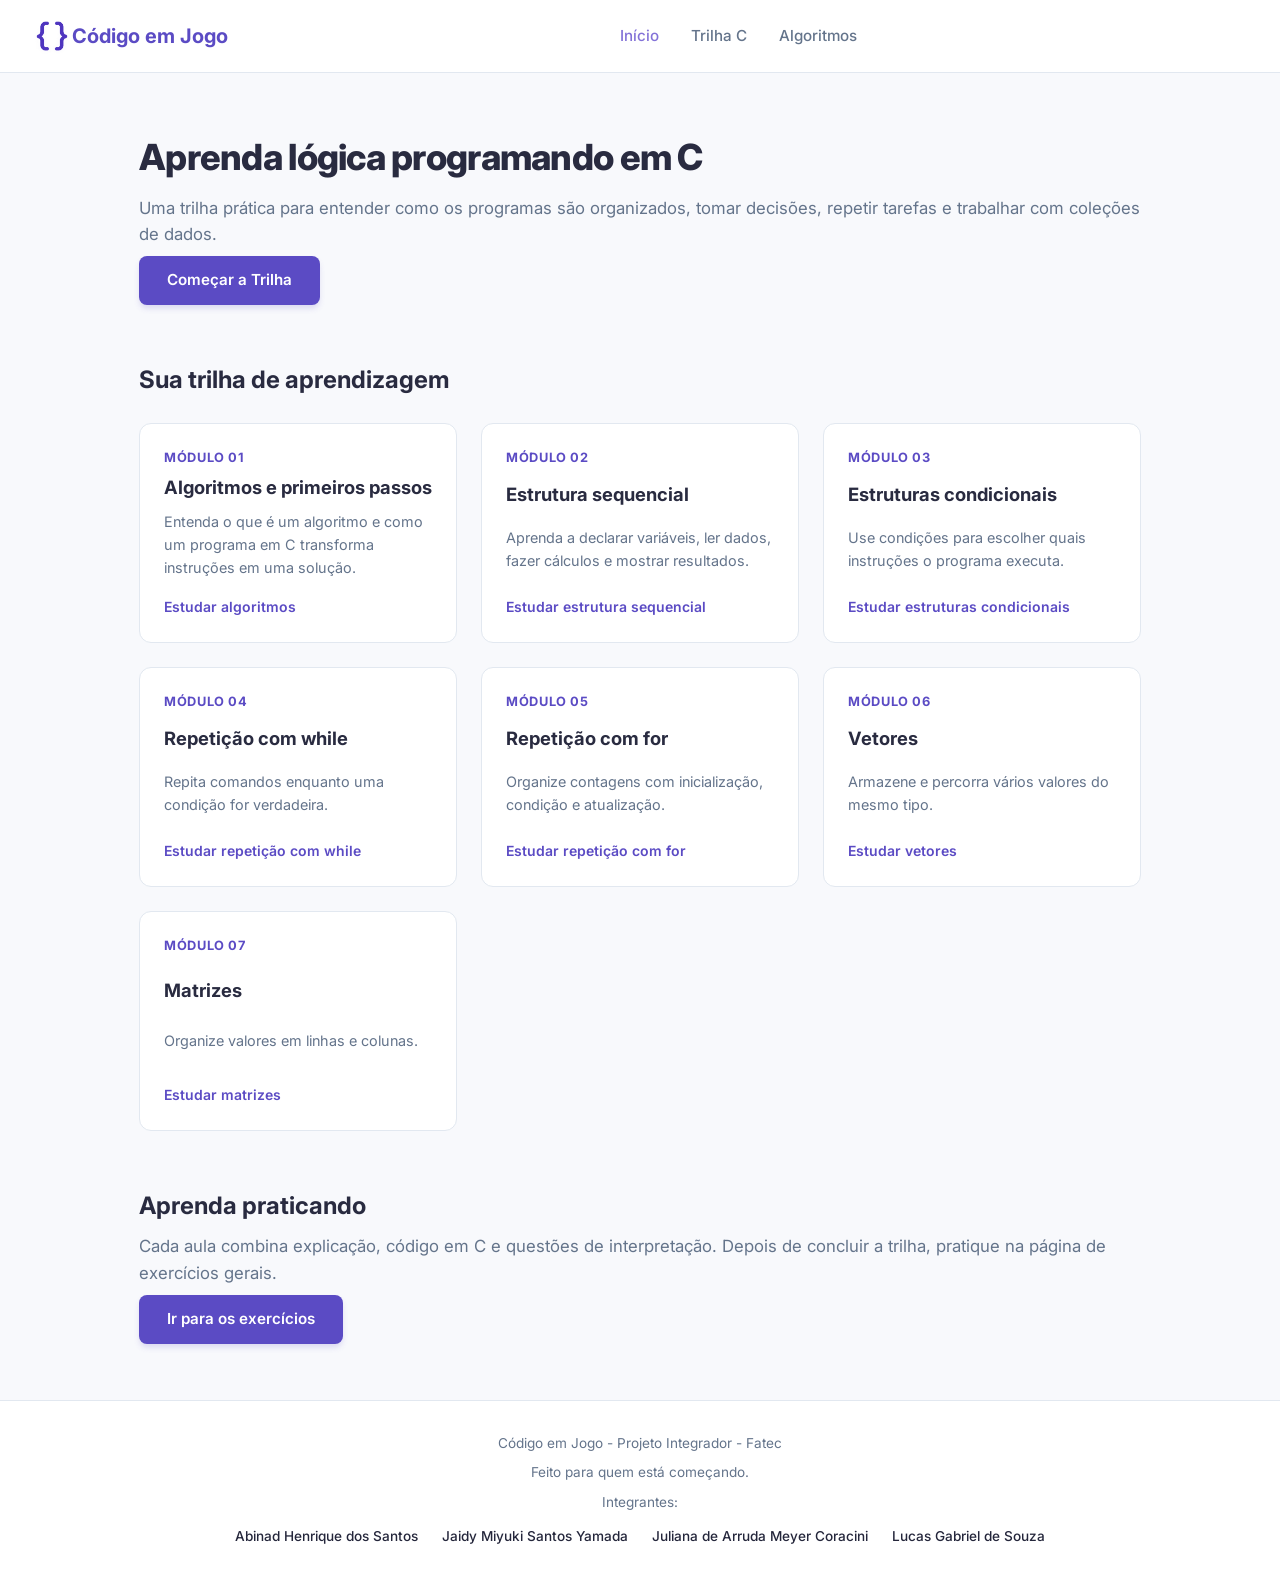
==== index.html @ f72b8863 "alterações dos links" ====
<!DOCTYPE html>
<html lang="pt-BR">
<head>
    <meta charset="UTF-8">
    <meta name="viewport" content="width=device-width, initial-scale=1.0">
    <link rel="stylesheet" href="css/style.css">
    <title>Código em Jogo</title>
</head>
<body>
    <header class="navbar">
        <a href="index.html" class="logo">
            <img src="assets/imagens/logo-codigo-em-jogo.png" 
            alt=""
            width="48"
            height="48"
            >
            <span>Código em Jogo</span>
        </a>

        <nav aria-label="Menu principal">
          <ul>
            <li>
                <a href="index.html" aria-current="page">Início</a>
            </li>
            <li>
                <a href="#trilha">Trilha C</a>
            </li>
            <li>
                <a href="paginas/01-algoritmos.html">Algoritmos</a>
            </li>
          </ul>
        </nav>
    </header>

    <main id="conteudo-principal">
        <section class="destaque-topo" aria-labelledby="titulo-apresentacao">
            
            <h1 id="titulo-apresentacao">
                Aprenda lógica programando em C
            </h1>

            <p>
                Uma trilha prática para entender como os programas são organizados, 
                tomar decisões, repetir tarefas e trabalhar com coleções de dados.
            </p>

            <a href="paginas/01-algoritmos.html" class="botao-acao">Começar a Trilha</a>
           
        </section>

        <section id="trilha" aria-labelledby="titulo-trilha">
            <h2 id="titulo-trilha">Sua trilha de aprendizagem</h2>

            <div class="lista-modulos">

                <article class="cartao-modulo">
                    <p>Módulo 01</p>

                    <h3>Algoritmos e primeiros passos</h3>

                    <p>
                        Entenda o que é um algoritmo e como um programa
                        em C transforma instruções em uma solução.
                    </p>

                    <a href="paginas/01-algoritmos.html">
                        Estudar algoritmos
                    </a>
                </article>

                <article class="cartao-modulo">
                    <p>Módulo 02</p>

                    <h3>Estrutura sequencial</h3>

                    <p>
                        Aprenda a declarar variáveis, ler dados,
                        fazer cálculos e mostrar resultados.
                    </p>

                    <a href="paginas/02-sequenciais.html">
                        Estudar estrutura sequencial
                    </a>
                </article>

                <article class="cartao-modulo">
                    <p>Módulo 03</p>

                    <h3>Estruturas condicionais</h3>

                    <p>
                        Use condições para escolher quais instruções
                        o programa executa.
                    </p>

                    <a href="paginas/03-condicionais.html">
                        Estudar estruturas condicionais
                    </a>
                </article>

                <article class="cartao-modulo">
                    <p>Módulo 04</p>

                    <h3>Repetição com while</h3>

                    <p>
                        Repita comandos enquanto uma condição 
                        for verdadeira.
                    </p>

                    <a href="paginas/04-while.html">
                        Estudar repetição com while
                    </a>
                </article>

                <article class="cartao-modulo">
                    <p>Módulo 05</p>

                    <h3>Repetição com for</h3>

                    <p>
                        Organize contagens com inicialização,
                        condição e atualização.
                    </p>

                    <a href="paginas/05-for.html">
                        Estudar repetição com for
                    </a>
                </article>

                <article class="cartao-modulo">
                    <p>Módulo 06</p>

                    <h3>Vetores</h3>

                    <p>
                        Armazene e percorra vários valores do mesmo tipo.
                    </p>

                    <a href="paginas/06-vetores.html">
                        Estudar vetores
                    </a>
                </article>

                <article class="cartao-modulo">
                    <p>Módulo 07</p>

                    <h3>Matrizes</h3>

                    <p>
                        Organize valores em linhas e colunas.
                    </p>

                    <a href="paginas/07-matrizes.html">
                        Estudar matrizes
                    </a>
                </article>
            </div>
        </section>

        <section class="titulo-pratica" aria-labelledby="titulo-pratica">
            <h2 id="titulo-pratica">Aprenda praticando</h2>

            <p>
                Cada aula combina explicação, código em C e questões
                de interpretação. Depois de concluir a trilha,
                pratique na página de exercícios gerais.
            </p>

            <a href="paginas/08-exercicios.html" class="botao-acao">
                Ir para os exercícios
            </a>
        </section>
    </main>

    <footer class="rodape">
        <p>Código em Jogo - Projeto Integrador - Fatec</p>
        <p>Feito para quem está começando.</p>

        <p>Integrantes: </p>
        <ul>
            <li>Abinad Henrique dos Santos</li>
            <li>Jaidy Miyuki Santos Yamada</li>
            <li>Juliana de Arruda Meyer Coracini</li>
            <li>Lucas Gabriel de Souza</li>
        </ul>
    </footer>
    
</body>
</html>
---- css/style.css ----
@import url('https://fonts.googleapis.com/css2?family=JetBrains+Mono:italwght@0100..800;1,100..800&display=swap');
@import url('https://fonts.googleapis.com/css2?family=Inter:ital,opsz,wght@0,14..32,100..900;1,14..32,100..900&family=JetBrains+Mono:ital,wght@0,100..800;1,100..800&display=swap');

/* =================================
   1. RESET E CONFIGURAÇÕES GERAIS
================================= */
* {
  margin: 0;
  padding: 0;
  box-sizing: border-box;
}

body {
    display: flex;
    flex-direction: column;
    line-height: 1.6;
    font-family: "Inter", sans-serif;
    background-color: #F8F9FC;
    color: #292b40;
}

ul {
    list-style: none;
}

a {
    text-decoration: none;
    color: inherit;
}

/* =================================================================
   2. NAVBAR (CABEÇALHO)
   ================================================================ */
.navbar {
    background-color: #ffffff;
    border-bottom: 1px solid #e2e8f0;
    padding: 1rem 2rem;
    display: flex;
    justify-content: space-between;
    align-items: center;
    position: sticky;
    width: 100%;
    top: 0;
    z-index: 100;
}

.logo{
  display: flex;
  align-items: center;
  gap: 0.5  rem;
  color: #5B4BC4;
  font-size: 1.25rem;
  font-weight: 700;
  text-decoration: none;
}

.logo img {
    width: 40px;
    height: 40px;
}

.navbar nav {
    margin: 0 auto; 
}

.navbar nav ul {
    display: flex;
    gap: 2rem;
    justify-content: center;
}

.navbar nav a {
    color: #64748b;
    font-size: 0.95rem;
    font-weight: 500;
    transition: all 0.2s ease-in-out;
}

.navbar nav a:hover,
.navbar nav a[aria-current="page"]{
    color: #8372D8;
}

/* =================================================================
   3. CONTEÚDO PRINCIPAL
   ================================================================ */
#conteudo-principal {
    flex: 1;
    max-width: 1050px;
    width: 100%;
    margin: 0 auto;
    padding: 3.5rem 1.5rem;
    display: flex;
    flex-direction: column;
    gap: 3.5rem;
}

.destaque-topo {
    display: flex;
    flex-direction: column;
    gap: 0.5rem;
}

.destaque-topo p:first-child {
    font-size: 0.75rem;
    font-weight: 700;
    letter-spacing: 0.08em;
    color:#5B4BC4	;
    text-transform: uppercase;
}

.destaque-topo h1 {
    font-size: 2.25rem;
    font-weight: 800;
    color: #292b40;
    letter-spacing: -0.02em;
}

.destaque-topo p {
    font-size: 1.05rem;
    color:#64748b;
}

#trilha {
    display: flex;
    flex-direction: column;
    gap: 1.5rem;
}

#titulo-trilha {
    font-size: 1.5rem;
    font-weight: 700;
    color: #292b40;
}
/* =================================================================
   GRADE E CARTÕES DE MÓDULOS (TODOS IGUAIS)
   ================================================================ */
.lista-modulos {
    display: grid;
    grid-template-columns: repeat(auto-fit, minmax(300px, 1fr));
    gap: 1.5rem;
}

.cartao-modulo {
    background-color: #ffffff;
    border: 1px solid #e2e8f0;
    border-radius: 0.75rem;
    padding: 1.5rem;
    display: flex;
    flex-direction: column;
    justify-content: space-between; 
    min-height: 220px;
    position: relative;
    transition: all 0.2s ease-in-out;
}

.cartao-modulo:hover {
    border-color: #cbd5e1;
    transform: translateY(-3px);
    box-shadow: 0 4px 20px #5B4BC4;
}

.cartao-modulo p:first-child {
    font-size: 0.8rem;
    font-weight: 700;
    color:#5B4BC4;
    text-transform: uppercase;
    letter-spacing: 0.05em;
    margin-bottom: 0.25rem;
}

.cartao-modulo h3 {
    font-size: 1.15rem;
    font-weight: 700;
    color: #292b40;
    margin-bottom: 0.5rem;
}

.cartao-modulo p:not(:first-child) {
    font-size: 0.9rem;
    color: #64748b; 
    margin-bottom: 1rem;
}

.cartao-modulo a {
    font-size: 0.875rem;
    font-weight: 600;
    color: #5B4BC4;
    transition: all 0.2s ease-in-out;
    width: fit-content;
}

.cartao-modulo a::after {
    content: "";
    position: absolute;
    top: 0;
    left: 0;
    right: 0;
    bottom: 0;
    border-radius: 0.75rem;
    z-index: 1;
}

.cartao-modulo a:hover {
    color: #4f46e5;
    text-decoration: underline;
}

.titulo-pratica{
    display: flex;
    flex-direction: column;
    gap: 0.5rem;
}

.titulo-pratica p {
    font-size: 1.05rem;
    color:#64748b;
}


/* =================================================================
   ESTILO DOS BOTÕES DE AÇÃO PRINCIPAIS
   ================================================================ */
.botao-acao {
    display: inline-flex;
    align-items: center;
    justify-content: center;
    background-color: #5B4BC4;
    color: #ffffff;
    padding: 0.75rem 1.75rem;
    border-radius: 0.5rem;
    font-weight: 600;
    font-size: 0.95rem;
    width: fit-content;
    text-decoration: none;
    box-shadow: 0 4px 6px -1px rgba(91, 75, 196, 0.2);
    transition: all 0.2s ease-in-out;
}

.botao-acao:hover {
    background-color: #4f46e5;
    transform: translateY(-2px);
    box-shadow: 0 6px 12px -2px rgba(91, 75, 196, 0.3);
    color: #ffffff; 
}
/* =================================================================
   5. RODAPÉ
   ================================================================ */
.rodape {
    background-color: #ffffff;
    border-top: 1px solid #e2e8f0;
    padding: 2rem;
    text-align: center;
    color:#64748b;
    font-size: 0.85rem;
    display: flex;
    flex-direction: column;
    gap: 0.5rem;  
}

.rodape ul {
    display: flex;
    justify-content: center;
    gap: 1.5rem;
    margin-top: 0.25rem;
}

.rodape li {
    color: #24263B;
    font-weight: 500;
}

@media (max-width: 768px) {
    .navbar {
        flex-direction: column;
        gap: 1rem;
        padding: 1rem;
    }
    .navbar nav ul {
        gap: 1rem;
        flex-wrap: wrap;
        justify-content: center;
    }

}
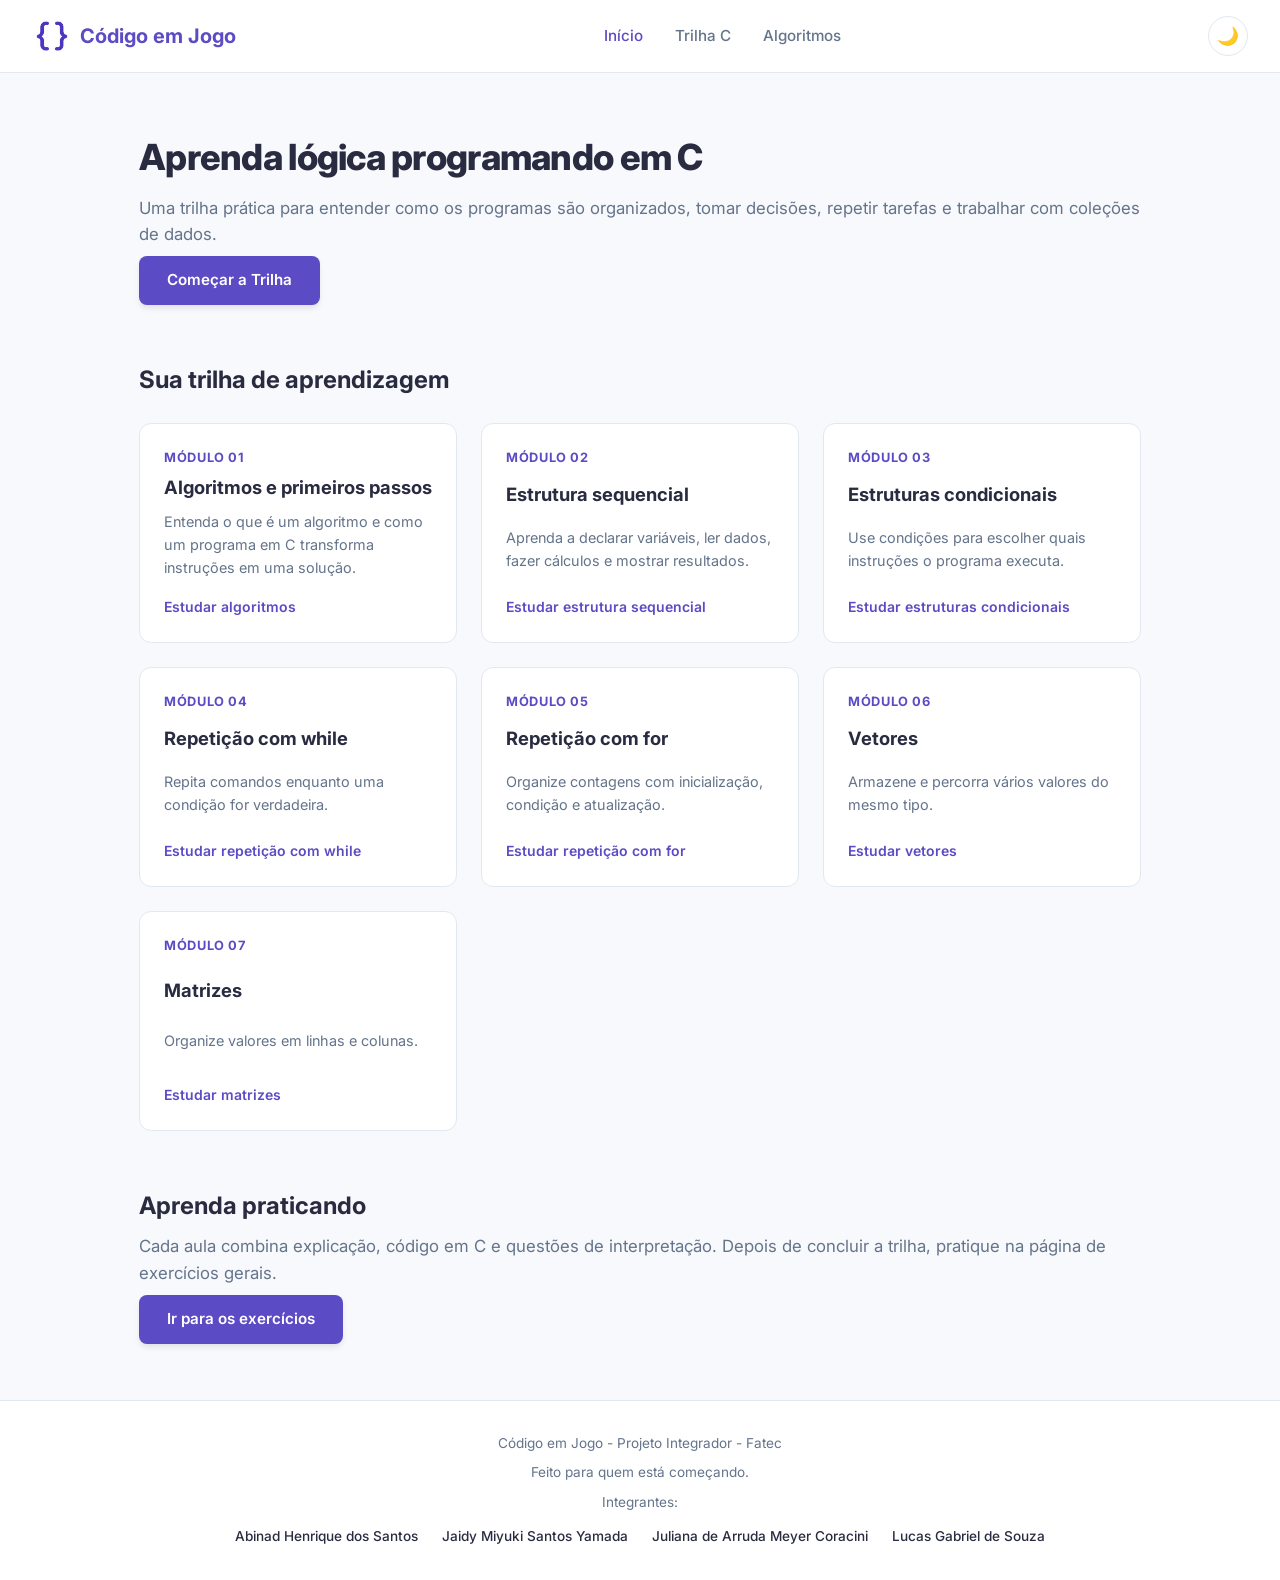
==== commit 1b3b3357: "adição do tema escuro" ====
--- a/index.html
+++ b/index.html
@@ -30,6 +30,9 @@
             </li>
           </ul>
         </nav>
+
+        <button id="botao-tema" aria-label="Alternar tema claro e escuro">🌙</button>
+        
     </header>
 
     <main id="conteudo-principal">
@@ -185,6 +188,6 @@
             <li>Lucas Gabriel de Souza</li>
         </ul>
     </footer>
-    
+    <script src="js/botao.js"></script>
 </body>
 </html>
--- a/css/style.css
+++ b/css/style.css
@@ -1,13 +1,38 @@
-@import url('https://fonts.googleapis.com/css2?family=JetBrains+Mono:italwght@0100..800;1,100..800&display=swap');
+@import url('https://fonts.googleapis.com/css2?family=JetBrains+Mono:ital,wght@0,100..800;1,100..800&display=swap');
 @import url('https://fonts.googleapis.com/css2?family=Inter:ital,opsz,wght@0,14..32,100..900;1,14..32,100..900&family=JetBrains+Mono:ital,wght@0,100..800;1,100..800&display=swap');
 
-/* =================================
-   1. RESET E CONFIGURAÇÕES GERAIS
+/* =================================================
+   1. VARIÁVEIS DE CORES (TEMA CLARO E ESCURO)
+================================= */
+:root {
+    --bg-color: #F8F9FC;
+    --card-bg: #ffffff;
+    --text-main: #292b40;
+    --text-muted: #64748b;
+    --border-color: #e2e8f0;
+    --primary: #5B4BC4;
+    --primary-hover: #4f46e5;
+    --card-hover-shadow: rgba(91, 75, 196, 0.1);
+}
+
+body.dark-mode {
+    --bg-color: #0f172a;
+    --card-bg: #1e293b;
+    --text-main: #f8fafc;
+    --text-muted: #94a3b8;
+    --border-color: #334155;
+    --primary: #6653e0;
+    --primary-hover: #4f46e5;
+    --card-hover-shadow: rgba(129, 115, 237, 0.2);
+}
+
+/* =================================================
+   2. RESET E CONFIGURAÇÕES GERAIS
 ================================= */
 * {
-  margin: 0;
-  padding: 0;
-  box-sizing: border-box;
+    margin: 0;
+    padding: 0;
+    box-sizing: border-box;
 }
 
 body {
@@ -15,8 +40,10 @@
     flex-direction: column;
     line-height: 1.6;
     font-family: "Inter", sans-serif;
-    background-color: #F8F9FC;
-    color: #292b40;
+    background-color: var(--bg-color);
+    color: var(--text-main);
+    min-height: 100vh;
+    transition: background-color 0.3s ease, color 0.3s ease;
 }
 
 ul {
@@ -29,11 +56,11 @@
 }
 
 /* =================================================================
-   2. NAVBAR (CABEÇALHO)
+   3. NAVBAR (CABEÇALHO)
    ================================================================ */
 .navbar {
-    background-color: #ffffff;
-    border-bottom: 1px solid #e2e8f0;
+    background-color: var(--card-bg);
+    border-bottom: 1px solid var(--border-color);
     padding: 1rem 2rem;
     display: flex;
     justify-content: space-between;
@@ -42,16 +69,17 @@
     width: 100%;
     top: 0;
     z-index: 100;
-}
-
-.logo{
-  display: flex;
-  align-items: center;
-  gap: 0.5  rem;
-  color: #5B4BC4;
-  font-size: 1.25rem;
-  font-weight: 700;
-  text-decoration: none;
+    transition: background-color 0.3s ease, border-color 0.3s ease;
+}
+
+.logo {
+    display: flex;
+    align-items: center;
+    gap: 0.5rem;
+    color: var(--primary);
+    font-size: 1.25rem;
+    font-weight: 700;
+    text-decoration: none;
 }
 
 .logo img {
@@ -70,19 +98,38 @@
 }
 
 .navbar nav a {
-    color: #64748b;
+    color: var(--text-muted);
     font-size: 0.95rem;
     font-weight: 500;
     transition: all 0.2s ease-in-out;
 }
 
 .navbar nav a:hover,
-.navbar nav a[aria-current="page"]{
-    color: #8372D8;
-}
-
-/* =================================================================
-   3. CONTEÚDO PRINCIPAL
+.navbar nav a[aria-current="page"] {
+    color: var(--primary);
+}
+
+/* Botão de Tema */
+#botao-tema {
+    background: transparent;
+    border: 1px solid var(--border-color);
+    border-radius: 50%;
+    width: 40px;
+    height: 40px;
+    cursor: pointer;
+    font-size: 1.1rem;
+    display: flex;
+    align-items: center;
+    justify-content: center;
+    transition: all 0.2s ease-in-out;
+}
+
+#botao-tema:hover {
+    background-color: var(--border-color);
+}
+
+/* =================================================================
+   4. CONTEÚDO PRINCIPAL
    ================================================================ */
 #conteudo-principal {
     flex: 1;
@@ -105,20 +152,20 @@
     font-size: 0.75rem;
     font-weight: 700;
     letter-spacing: 0.08em;
-    color:#5B4BC4	;
+    color: var(--primary);
     text-transform: uppercase;
 }
 
 .destaque-topo h1 {
     font-size: 2.25rem;
     font-weight: 800;
-    color: #292b40;
+    color: var(--text-main);
     letter-spacing: -0.02em;
 }
 
 .destaque-topo p {
     font-size: 1.05rem;
-    color:#64748b;
+    color: var(--text-muted);
 }
 
 #trilha {
@@ -130,10 +177,11 @@
 #titulo-trilha {
     font-size: 1.5rem;
     font-weight: 700;
-    color: #292b40;
-}
-/* =================================================================
-   GRADE E CARTÕES DE MÓDULOS (TODOS IGUAIS)
+    color: var(--text-main);
+}
+
+/* =================================================================
+   5. GRADE E CARTÕES DE MÓDULOS
    ================================================================ */
 .lista-modulos {
     display: grid;
@@ -142,8 +190,8 @@
 }
 
 .cartao-modulo {
-    background-color: #ffffff;
-    border: 1px solid #e2e8f0;
+    background-color: var(--card-bg);
+    border: 1px solid var(--border-color);
     border-radius: 0.75rem;
     padding: 1.5rem;
     display: flex;
@@ -151,19 +199,19 @@
     justify-content: space-between; 
     min-height: 220px;
     position: relative;
-    transition: all 0.2s ease-in-out;
+    transition: all 0.2s ease-in-out, background-color 0.3s ease, border-color 0.3s ease;
 }
 
 .cartao-modulo:hover {
-    border-color: #cbd5e1;
+    border-color: var(--primary);
     transform: translateY(-3px);
-    box-shadow: 0 4px 20px #5B4BC4;
+    box-shadow: 0 10px 20px var(--card-hover-shadow);
 }
 
 .cartao-modulo p:first-child {
     font-size: 0.8rem;
     font-weight: 700;
-    color:#5B4BC4;
+    color: var(--primary);
     text-transform: uppercase;
     letter-spacing: 0.05em;
     margin-bottom: 0.25rem;
@@ -172,20 +220,20 @@
 .cartao-modulo h3 {
     font-size: 1.15rem;
     font-weight: 700;
-    color: #292b40;
+    color: var(--text-main);
     margin-bottom: 0.5rem;
 }
 
 .cartao-modulo p:not(:first-child) {
     font-size: 0.9rem;
-    color: #64748b; 
+    color: var(--text-muted); 
     margin-bottom: 1rem;
 }
 
 .cartao-modulo a {
     font-size: 0.875rem;
     font-weight: 600;
-    color: #5B4BC4;
+    color: var(--primary);
     transition: all 0.2s ease-in-out;
     width: fit-content;
 }
@@ -202,30 +250,32 @@
 }
 
 .cartao-modulo a:hover {
-    color: #4f46e5;
     text-decoration: underline;
 }
 
-.titulo-pratica{
+.titulo-pratica {
     display: flex;
     flex-direction: column;
     gap: 0.5rem;
+}
+
+.titulo-pratica h2 {
+    color: var(--text-main);
 }
 
 .titulo-pratica p {
     font-size: 1.05rem;
-    color:#64748b;
-}
-
-
-/* =================================================================
-   ESTILO DOS BOTÕES DE AÇÃO PRINCIPAIS
+    color: var(--text-muted);
+}
+
+/* =================================================================
+   6. BOTÕES DE AÇÃO PRINCIPAIS
    ================================================================ */
 .botao-acao {
     display: inline-flex;
     align-items: center;
     justify-content: center;
-    background-color: #5B4BC4;
+    background-color: var(--primary);
     color: #ffffff;
     padding: 0.75rem 1.75rem;
     border-radius: 0.5rem;
@@ -233,29 +283,32 @@
     font-size: 0.95rem;
     width: fit-content;
     text-decoration: none;
-    box-shadow: 0 4px 6px -1px rgba(91, 75, 196, 0.2);
+    box-shadow: 0 4px 6px -1px rgba(0, 0, 0, 0.1);
     transition: all 0.2s ease-in-out;
+    position: relative;
+    z-index: 2;
 }
 
 .botao-acao:hover {
-    background-color: #4f46e5;
+    background-color: var(--primary-hover);
     transform: translateY(-2px);
-    box-shadow: 0 6px 12px -2px rgba(91, 75, 196, 0.3);
     color: #ffffff; 
 }
-/* =================================================================
-   5. RODAPÉ
+
+/* =================================================================
+   7. RODAPÉ
    ================================================================ */
 .rodape {
-    background-color: #ffffff;
-    border-top: 1px solid #e2e8f0;
+    background-color: var(--card-bg);
+    border-top: 1px solid var(--border-color);
     padding: 2rem;
     text-align: center;
-    color:#64748b;
+    color: var(--text-muted);
     font-size: 0.85rem;
     display: flex;
     flex-direction: column;
     gap: 0.5rem;  
+    transition: background-color 0.3s ease, border-color 0.3s ease;
 }
 
 .rodape ul {
@@ -266,10 +319,13 @@
 }
 
 .rodape li {
-    color: #24263B;
+    color: var(--text-main);
     font-weight: 500;
 }
 
+/* =================================================================
+   8. RESPONSIVIDADE
+   ================================================================ */
 @media (max-width: 768px) {
     .navbar {
         flex-direction: column;
@@ -281,8 +337,4 @@
         flex-wrap: wrap;
         justify-content: center;
     }
-
-}
-
-
-
+}
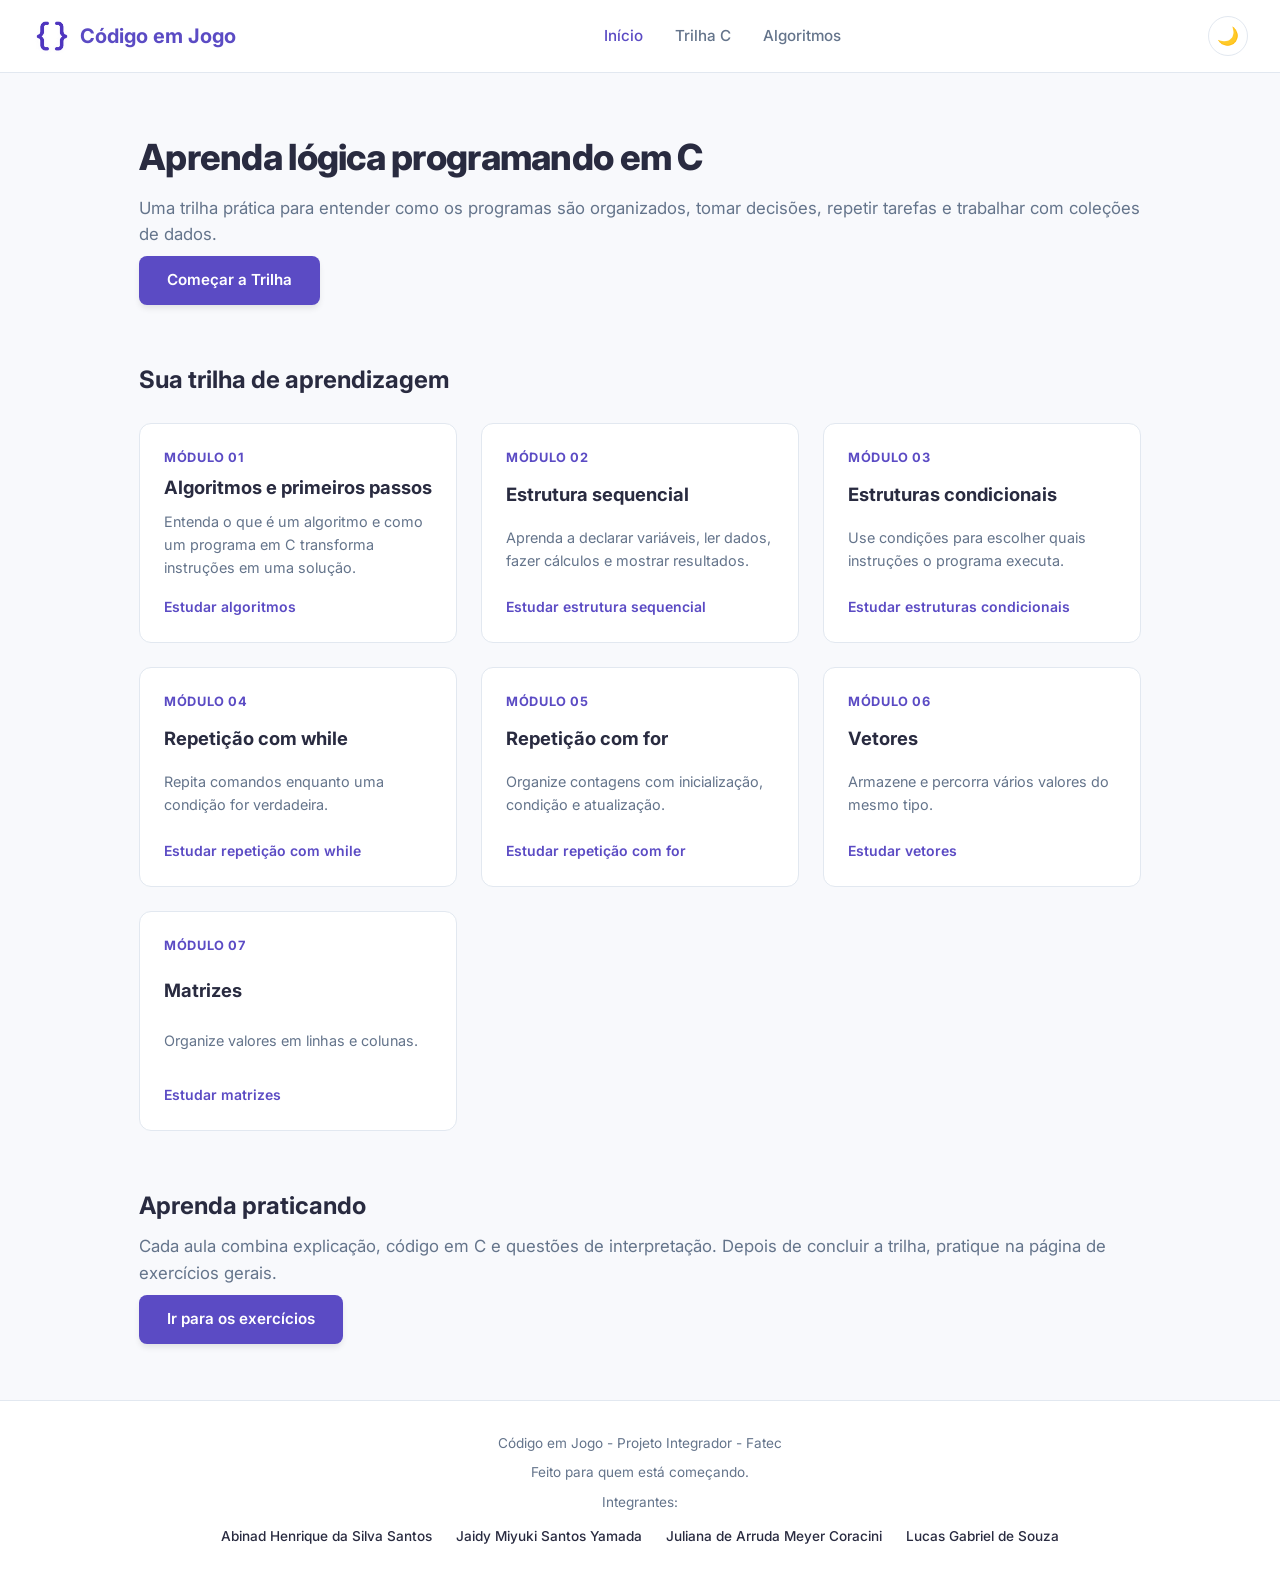
==== commit a1af2900: "correcao nome" ====
--- a/index.html
+++ b/index.html
@@ -182,7 +182,7 @@
 
         <p>Integrantes: </p>
         <ul>
-            <li>Abinad Henrique dos Santos</li>
+            <li>Abinad Henrique da Silva Santos</li>
             <li>Jaidy Miyuki Santos Yamada</li>
             <li>Juliana de Arruda Meyer Coracini</li>
             <li>Lucas Gabriel de Souza</li>
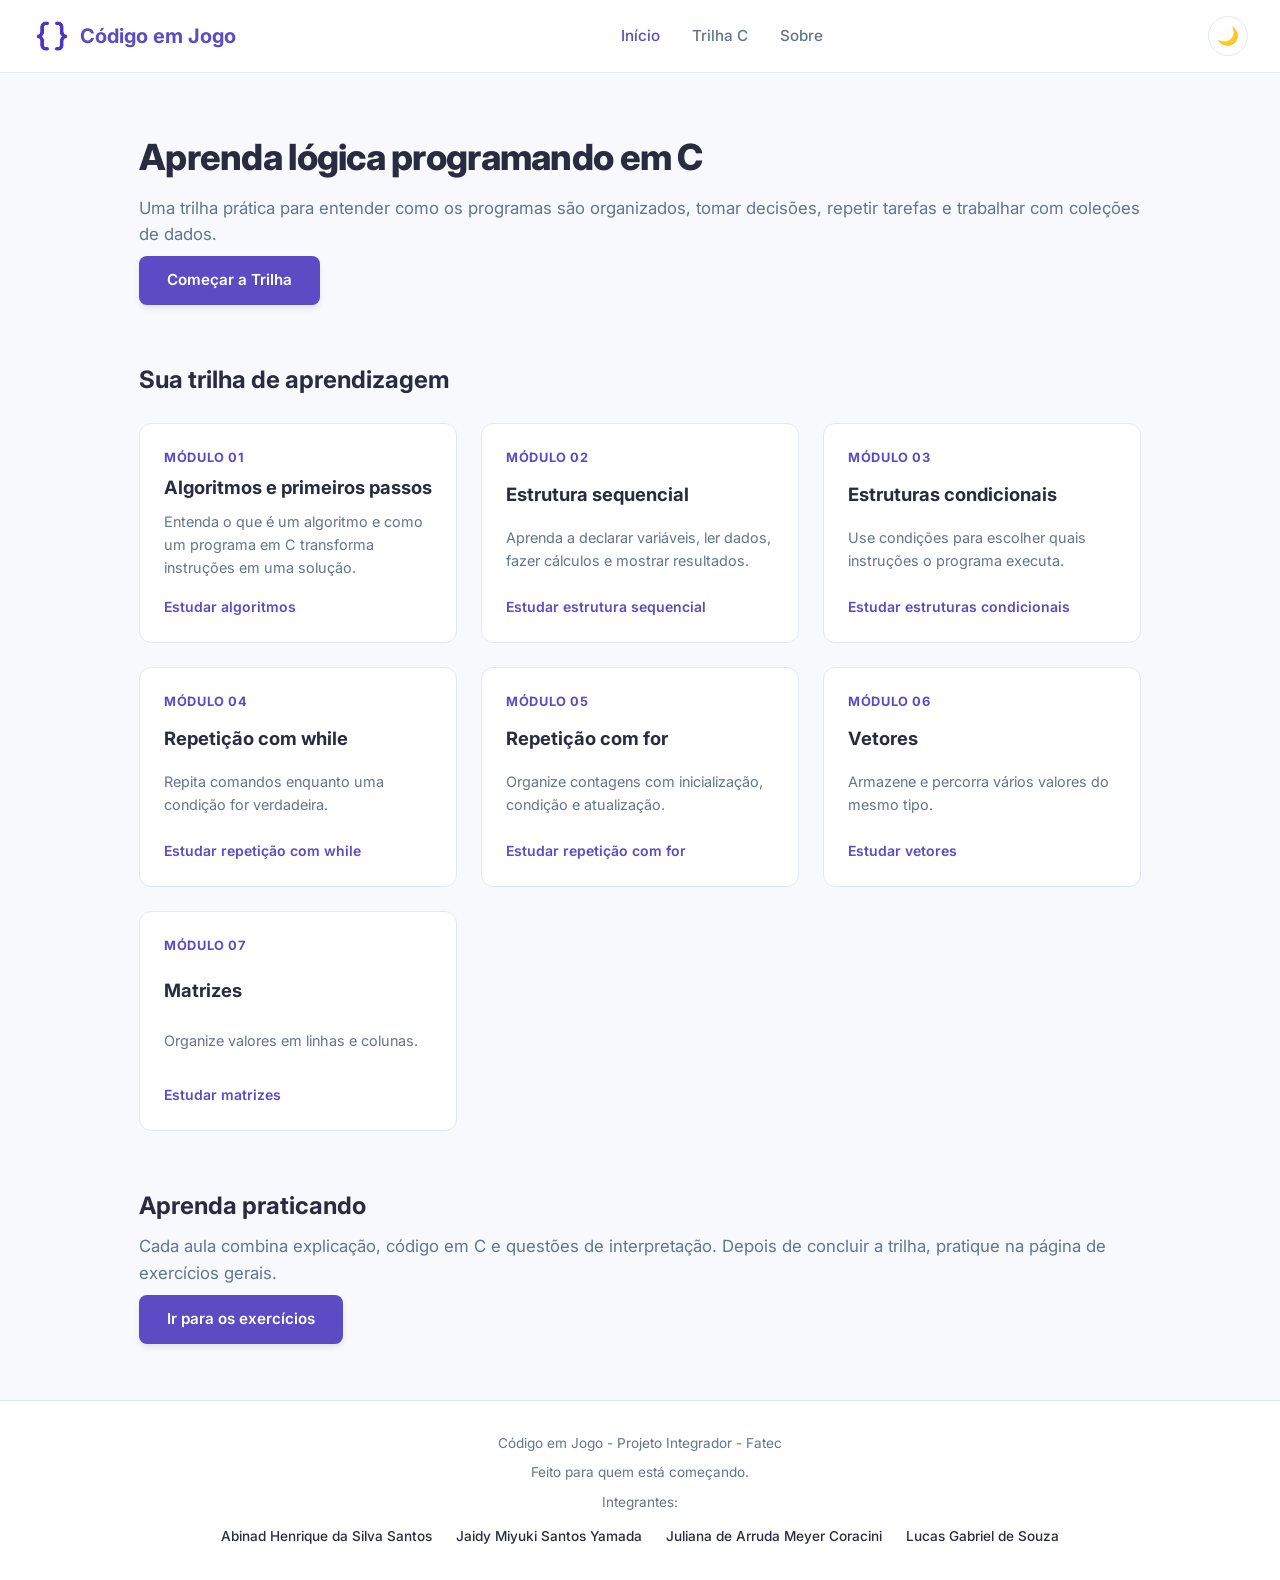
==== commit db2f118d: "inserção sobre" ====
--- a/index.html
+++ b/index.html
@@ -26,7 +26,7 @@
                 <a href="#trilha">Trilha C</a>
             </li>
             <li>
-                <a href="paginas/01-algoritmos.html">Algoritmos</a>
+                <a href="sobre.html">Sobre</a>
             </li>
           </ul>
         </nav>
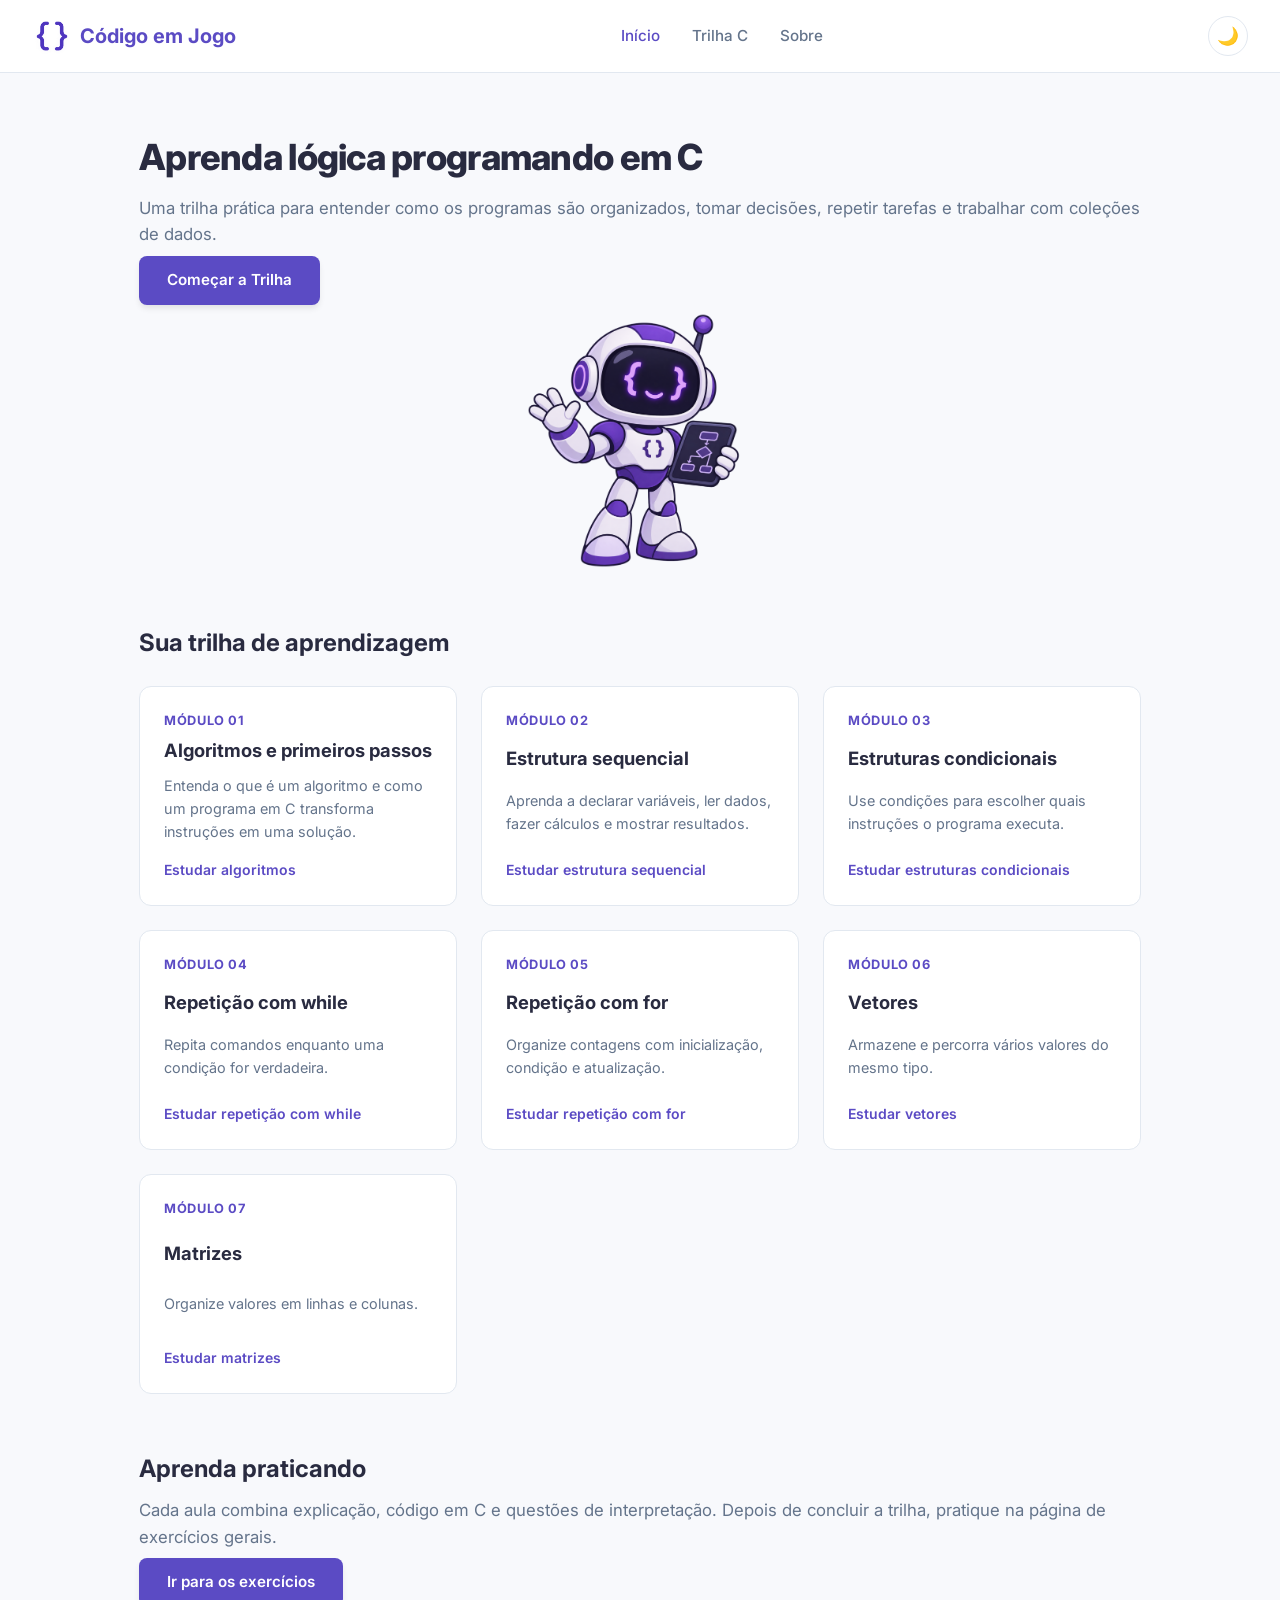
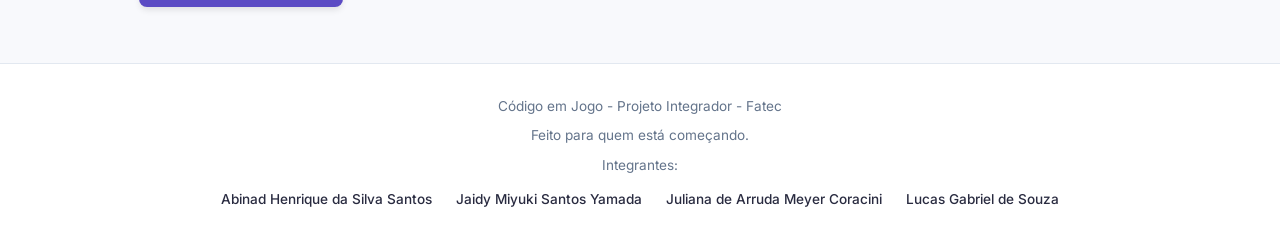
==== commit 0096a5be: "Mascote" ====
--- a/index.html
+++ b/index.html
@@ -48,6 +48,14 @@
             </p>
 
             <a href="paginas/01-algoritmos.html" class="botao-acao">Começar a Trilha</a>
+
+            <img 
+                src="assets/imagens/mascote-codigo-em-jogo.png" 
+                alt="Codi, mascote do Código em Jogo, segurandoo um tablet com 
+                fluxograma"
+                class="mascote"
+                width="240"
+                >
            
         </section>
 
--- a/css/style.css
+++ b/css/style.css
@@ -337,4 +337,34 @@
         flex-wrap: wrap;
         justify-content: center;
     }
+}
+
+/* ===================================================================
+    MASCOTE 
+   =================================================================== */
+.mascote {
+    display: block;
+    width: 240px;
+    max-width: 100%;
+    height: auto;
+    align-self: center;
+    animation: flutuar 3s ease-in-out infinite;
+}
+
+@keyframes flutuar {
+    0%, 100% {
+        transform: translateY(0);
+    }
+
+    50% {
+        transform: translateY(-12px);
+    }
+}
+
+/* Respeita a preferência por menos movimento */
+@media (prefers-reduced-motion: reduce) {
+    .mascote {
+        animation: none;
+    }
+    
 }
